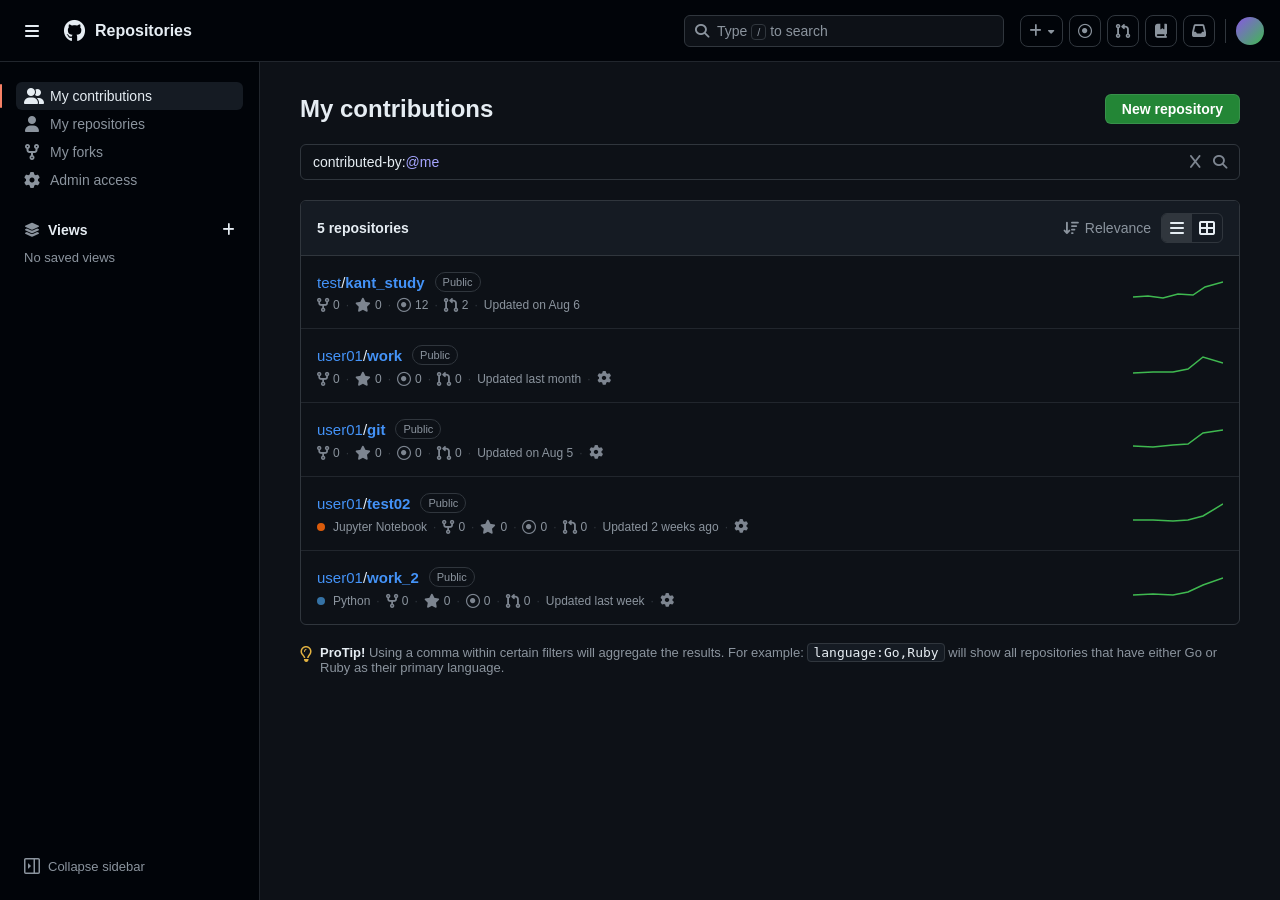
==== 12.html @ c9881e72 "no message" ====
<!DOCTYPE html>
<html lang="ko">
<head>
<meta charset="UTF-8">
<title>Repositories</title>
<link rel="stylesheet" href="https://cdnjs.cloudflare.com/ajax/libs/font-awesome/6.5.1/css/all.min.css">
<link rel="stylesheet" href="style.css">
</head>
<body>

<!-- ============================================================
     [상단 헤더] 로고 + 검색창 + 우측 아이콘/아바타
     실제 GitHub와 동일하게 sticky 헤더는 아니지만, 스크롤해도
     항상 맨 위에 고정하고 싶다면 .top-header에 position:sticky;
     top:0; 을 추가하면 됨.
============================================================ -->
<header class="top-header">
  <!-- 햄버거 메뉴 버튼 (사이드바 접기/펼치기 용도, 현재는 클릭 동작 없음) -->
  <button class="icon-btn">
    <i class="fa-solid fa-bars"></i>
  </button>

  <!-- GitHub 옥토캣 로고 + "Repositories" 페이지 제목 -->
  <div class="logo-title">
    <i class="fa-brands fa-github"></i>
    <span>Repositories</span>
  </div>

  <!-- 중앙 검색창: "Type / to search" 안내 문구 + 단축키 뱃지 -->
  <div class="header-search">
    <div class="search-box">
      <i class="fa-solid fa-magnifying-glass search-box-icon"></i>
      <span>Type <span class="kbd">/</span> to search</span>
    </div>
  </div>

  <!-- 우측 아이콘 그룹: Font Awesome 아이콘으로 교체
       (+, circle-dot, pull-request, book-bookmark, inbox 순서) -->
  <div class="header-right">
    <button class="icon-btn-outline plus-btn"> <!-- 새 항목 만들기 (+) -->
      <i class="fa-solid fa-plus"></i>
      <i class="fa-solid fa-caret-down"></i>
    </button>
    <button class="icon-btn-outline"> <!-- 원형 점 아이콘 -->
      <i class="fa-regular fa-circle-dot"></i>
    </button>
    <button class="icon-btn-outline"> <!-- Pull Request 아이콘 -->
      <i class="fa-solid fa-code-pull-request"></i>
    </button>
    <button class="icon-btn-outline"> <!-- 북마크된 저장소 아이콘 -->
      <i class="fa-solid fa-book-bookmark"></i>
    </button>
    <button class="icon-btn-outline"> <!-- 받은편지함(Inbox) 아이콘 -->
      <i class="fa-solid fa-inbox"></i>
    </button>
    <div class="divider-v"></div> <!-- 아이콘군과 아바타를 시각적으로 분리하는 세로선 -->
    <span class="avatar"></span> <!-- 프로필 사진 자리 (실제 이미지 대신 그라데이션 원) -->
  </div>
</header>

<!-- ============================================================
     [전체 레이아웃] 사이드바(.sidebar) + 본문(.main)
============================================================ -->
<div class="layout">

  <!-- ---------- 좌측 사이드바 ---------- -->
  <aside class="sidebar">
    <nav>
      <!-- 현재 페이지: "My contributions" → active 클래스로 강조 표시 -->
      <div class="nav-item active">
        <i class="fa-solid fa-user-group"></i>
        My contributions
      </div>
      <div class="nav-item">
        <i class="fa-solid fa-user"></i>
        My repositories
      </div>
      <div class="nav-item">
        <i class="fa-solid fa-code-fork"></i>
        My forks
      </div>
      <div class="nav-item">
        <i class="fa-solid fa-gear"></i>
        Admin access
      </div>
    </nav>

    <!-- "Views" 섹션: 사용자가 만든 저장된 필터 뷰 목록 (현재는 비어있음) -->
    <div class="nav-section">
      <div class="nav-section-header">
        <span class="nav-section-title"><i class="fa-solid fa-layer-group"></i>Views</span>
        <i class="fa-solid fa-plus"></i>
        <!-- 새 뷰 추가용 "+" 아이콘 -->
      </div>
      <div class="no-saved-views">No saved views</div>
    </div>

    <!-- 사이드바를 접는 버튼. margin-top:auto CSS 덕분에 항상 최하단에 위치.
         fill 값은 currentColor 대신, 부모(.collapse-sidebar)에 지정된
         글자색과 같은 HEX 값(#8b949e)을 직접 넣었다. -->
    <div class="collapse-sidebar">
      <svg viewBox="0 0 16 16" fill="#8b949e"><path d="M6.823 7.823a.25.25 0 0 1 0 .354l-2.396 2.396A.25.25 0 0 1 4 10.396V5.604a.25.25 0 0 1 .427-.177Z"/><path d="M1.75 0h12.5C15.216 0 16 .784 16 1.75v12.5A1.75 1.75 0 0 1 14.25 16H1.75A1.75 1.75 0 0 1 0 14.25V1.75C0 .784.784 0 1.75 0ZM1.5 1.75v12.5c0 .138.112.25.25.25H9.5v-13H1.75a.25.25 0 0 0-.25.25ZM11 14.5h3.25a.25.25 0 0 0 .25-.25V1.75a.25.25 0 0 0-.25-.25H11Z"/></svg>
      Collapse sidebar
    </div>
  </aside>

  <!-- ---------- 본문(main) 영역 ---------- -->
  <main class="main">
   <div class="main-inner">

    <!-- 페이지 제목 + "New repository" 버튼 -->
    <div class="main-header">
      <h1>My contributions</h1>
      <button class="btn-primary">New repository</button>
    </div>

    <!-- 현재 적용된 필터 조건을 보여주는 바.
         "@me"는 하이라이트 색상을 줘서 필터 값임을 시각적으로 구분 -->
    <div class="filter-bar">
      <div class="filter-text">contributed-by:<span class="highlight">@me</span></div>
      <!-- 필터 초기화(X) 아이콘 -->
      <i class="fa-solid fa-x clear-btn"></i>
      <!-- 검색(돋보기) 아이콘 -->
      <i class="fa-solid fa-magnifying-glass"></i>
    </div>

    <!-- 저장소 목록을 담는 카드 패널 -->
    <div class="repo-panel">

      <!-- 패널 헤더: 총 개수 / 정렬 기준(Relevance) / 리스트-카드 보기 전환 -->
      <div class="panel-header">
        <span>5 repositories</span>
        <div class="panel-header-right">
          <div class="sort-dropdown">
            <!-- 위/아래 화살표가 있는 정렬 아이콘 -->
            <i class="fa-solid fa-arrow-down-wide-short"></i>
            Relevance
          </div>
          <!-- 리스트형/카드형 보기 전환 버튼 2개 (첫 번째가 현재 선택 상태) -->
          <div class="view-toggle">
            <button class="icon-btn"> <!-- 가로줄 3개: 리스트 보기 (현재 활성) -->
              <i class="fa-solid fa-bars"></i>
            </button>
            <button class="icon-btn"> <!-- 2x2 격자: 카드/그리드 보기 -->
              <i class="fa-solid fa-table-cells-large"></i>
            </button>
          </div>
        </div>
      </div>

      <!-- ==========================================================
           [저장소 행 #1]
           - fork 0 · star 0 · watch 12 · PR 2 · Aug 6에 업데이트
           - 오른쪽에 최근 활동을 나타내는 스파크라인(꺾은선) 그래프
      ========================================================== -->
      <div class="repo-row">
        <div class="repo-main">
          <div class="repo-name">
            <span><span class="owner">test</span>/<span class="name">kant_study</span></span>
            <span class="badge">Public</span>
          </div>
          <div class="repo-meta">
            <!-- fork 아이콘 + 개수 -->
            <span class="stat-item"><i class="fa-solid fa-code-fork"></i>0</span>
            <span class="dot">·</span>
            <!-- star(별) 아이콘 + 개수 -->
            <span class="stat-item"><i class="fa-solid fa-star"></i>0</span>
            <span class="dot">·</span>
            <!-- issue(이슈) 아이콘 + 개수 -->
            <span class="stat-item"><i class="fa-regular fa-circle-dot"></i>12</span>
            <span class="dot">·</span>
            <!-- pull request 아이콘 + 개수 -->
            <span class="stat-item"><i class="fa-solid fa-code-pull-request"></i>2</span>
            <span class="dot">·</span>
            <span>Updated on Aug 6</span>
          </div>
        </div>
        <!-- 최근 활동 추이를 보여주는 미니 그래프. polyline의 points 좌표만
             바꾸면 그래프 모양이 바뀐다 (x,y 좌표쌍을 공백으로 나열) -->
        <svg class="sparkline" width="90" height="26" viewBox="0 0 90 26"><polyline points="0,18 15,17 30,19 45,15 60,16 72,8 90,3" fill="none" stroke="#3fb950" stroke-width="1.5"/></svg>
      </div>

      <!-- ==========================================================
           [저장소 행 #2]
      ========================================================== -->
      <div class="repo-row">
        <div class="repo-main">
          <div class="repo-name">
            <span><span class="owner">user01</span>/<span class="name">work</span></span>
            <span class="badge">Public</span>
          </div>
          <div class="repo-meta">
            <span class="stat-item"><i class="fa-solid fa-code-fork"></i>0</span>
            <span class="dot">·</span>
            <span class="stat-item"><i class="fa-solid fa-star"></i>0</span>
            <span class="dot">·</span>
            <span class="stat-item"><i class="fa-regular fa-circle-dot"></i>0</span>
            <span class="dot">·</span>
            <span class="stat-item"><i class="fa-solid fa-code-pull-request"></i>0</span>
            <span class="dot">·</span>
            <span>Updated last month</span>
            <span class="dot">·</span>
            <!-- 저장소 설정(톱니바퀴) 아이콘: 소유한 저장소에만 노출됨 -->
            <span class="gear-icon"><i class="fa-solid fa-gear"></i></span>
          </div>
        </div>
        <svg class="sparkline" width="90" height="26" viewBox="0 0 90 26"><polyline points="0,20 20,19 40,19 55,16 70,4 90,10" fill="none" stroke="#3fb950" stroke-width="1.5"/></svg>
      </div>

      <!-- [저장소 행 #3] -->
      <div class="repo-row">
        <div class="repo-main">
          <div class="repo-name">
            <span><span class="owner">user01</span>/<span class="name">git</span></span>
            <span class="badge">Public</span>
          </div>
          <div class="repo-meta">
            <span class="stat-item"><i class="fa-solid fa-code-fork"></i>0</span>
            <span class="dot">·</span>
            <span class="stat-item"><i class="fa-solid fa-star"></i>0</span>
            <span class="dot">·</span>
            <span class="stat-item"><i class="fa-regular fa-circle-dot"></i>0</span>
            <span class="dot">·</span>
            <span class="stat-item"><i class="fa-solid fa-code-pull-request"></i>0</span>
            <span class="dot">·</span>
            <span>Updated on Aug 5</span>
            <span class="dot">·</span>
            <span class="gear-icon"><i class="fa-solid fa-gear"></i></span>
          </div>
        </div>
        <svg class="sparkline" width="90" height="26" viewBox="0 0 90 26"><polyline points="0,19 20,20 40,18 55,17 70,6 90,3" fill="none" stroke="#3fb950" stroke-width="1.5"/></svg>
      </div>

      <!-- [저장소 행 #4] -->
      <div class="repo-row">
        <div class="repo-main">
          <div class="repo-name">
            <span><span class="owner">user01</span>/<span class="name">test02</span></span>
            <span class="badge">Public</span>
          </div>
          <div class="repo-meta">
            <!-- 언어 색상 점 + 언어명: GitHub는 저장소 내 코드 비율이 가장 높은
                 언어 하나만 이 자리에 표시한다 -->
            <span class="lang-dot jupyter"></span><span>Jupyter Notebook</span>
            <span class="dot">·</span>
            <span class="stat-item"><i class="fa-solid fa-code-fork"></i>0</span>
            <span class="dot">·</span>
            <span class="stat-item"><i class="fa-solid fa-star"></i>0</span>
            <span class="dot">·</span>
            <span class="stat-item"><i class="fa-regular fa-circle-dot"></i>0</span>
            <span class="dot">·</span>
            <span class="stat-item"><i class="fa-solid fa-code-pull-request"></i>0</span>
            <span class="dot">·</span>
            <span>Updated 2 weeks ago</span>
            <span class="dot">·</span>
            <span class="gear-icon"><i class="fa-solid fa-gear"></i></span>
          </div>
        </div>
        <svg class="sparkline" width="90" height="26" viewBox="0 0 90 26"><polyline points="0,19 20,19 40,20 55,19 70,15 90,3" fill="none" stroke="#3fb950" stroke-width="1.5"/></svg>
      </div>

      <!-- [저장소 행 #5]-->
      <div class="repo-row">
        <div class="repo-main">
          <div class="repo-name">
            <span><span class="owner">user01</span>/<span class="name">work_2</span></span>
            <span class="badge">Public</span>
          </div>
          <div class="repo-meta">
            <span class="lang-dot python"></span><span>Python</span>
            <span class="dot">·</span>
            <span class="stat-item"><i class="fa-solid fa-code-fork"></i>0</span>
            <span class="dot">·</span>
            <span class="stat-item"><i class="fa-solid fa-star"></i>0</span>
            <span class="dot">·</span>
            <span class="stat-item"><i class="fa-regular fa-circle-dot"></i>0</span>
            <span class="dot">·</span>
            <span class="stat-item"><i class="fa-solid fa-code-pull-request"></i>0</span>
            <span class="dot">·</span>
            <span>Updated last week</span>
            <span class="dot">·</span>
            <span class="gear-icon"><i class="fa-solid fa-gear"></i></span>
          </div>
        </div>
        <svg class="sparkline" width="90" height="26" viewBox="0 0 90 26"><polyline points="0,20 20,19 40,20 55,17 70,10 90,3" fill="none" stroke="#3fb950" stroke-width="1.5"/></svg>
      </div>
    </div>

    <!-- 하단 사용 팁 안내 문구 -->
    <div class="tip-box">
      <i class="fa-regular fa-lightbulb"></i>
      <div><b>ProTip!</b> Using a comma within certain filters will aggregate the results. For example: <code>language:Go,Ruby</code> will show all repositories that have either Go or Ruby as their primary language.</div>
    </div>
   </div>
  </main>
</div>

</body>
</html>
---- style.css ----
/* ============================================================
   1. 기본 리셋 및 전역 스타일
   ------------------------------------------------------------
   CSS 변수(:root/var()) 대신, 배운 대로 색상값을 각 속성에
   직접 HEX로 적어 넣었다. (재사용 편의성은 없어지지만 결과 화면은 동일)
============================================================ */

/* 모든 요소에 border-box를 적용해서 padding/border가 width에
   포함되도록 함 → 레이아웃 계산이 훨씬 예측 가능해짐 */
*{box-sizing:border-box;}

/* html, body 모두 높이를 100%로 잡아, calc(100vh - 63px) 없이도
   body를 세로 flex 컨테이너로 만들어 사이드바가 남는 높이를
   자동으로 채우도록(align-items 기본값 stretch) 만든다. */
html,body{height:100%;}

body{
  margin:0;                 /* 브라우저 기본 여백 제거 */
  background:#0d1117;       /* 페이지 전체 배경색 (거의 검정에 가까운 남색) */
  color:#e6edf3;             /* 기본 본문 글자색 (밝은 회백색) */
  /* 시스템 폰트 스택: OS별로 가장 자연스러운 기본 글꼴을 사용 (GitHub 실제 방식과 동일) */
  font-family:-apple-system,BlinkMacSystemFont,"Segoe UI",Helvetica,Arial,sans-serif;
  font-size:14px;
  display:flex;
  flex-direction:column;    /* 헤더(위) → layout(아래)를 세로로 쌓음 */
}
a{color:inherit;text-decoration:none;}

/* ============================================================
   2. 상단 헤더 (top-header)
   ------------------------------------------------------------
   로고, 검색창, 우측 아이콘 버튼들이 가로로 나열되는 영역.
   flexbox로 좌/중앙/우 배치를 쉽게 구현.
============================================================ */
.top-header{
  display:flex;
  align-items:center;   /* 세로 중앙 정렬 */
  height:62px;
  padding:0 16px;
  background:#010409;
  border-bottom:1px solid #21262d; /* 헤더와 본문 사이 구분선 */
  gap:16px;              /* 자식 요소들 사이 간격 */
}

/* 아이콘만 있는 원형/사각 버튼 공통 스타일 (햄버거 메뉴, 리스트/카드 보기 전환 버튼) */
.icon-btn{
  display:flex;
  align-items:center;
  justify-content:center;
  width:32px;height:32px;
  color:#e6edf3;
  border-radius:6px;
  cursor:pointer;
  background:transparent;
  border:none;
}
.icon-btn:hover{background:#151b23;} /* hover 시 살짝 밝은 배경으로 클릭 가능함을 표시 */
.icon-btn i{font-size:16px;} /* 햄버거 메뉴, 리스트/카드 보기 전환 아이콘 크기 */

/* GitHub 로고 아이콘 + "Repositories" 타이틀을 묶는 영역 */
.logo-title{
  display:flex;
  align-items:center;
  gap:10px;
  font-size:16px;
  font-weight:600;
}
.logo-title i{font-size:22px;} /* Font Awesome github 아이콘 크기 */

/* 중앙 검색창을 감싸는 wrapper. flex:1로 남는 공간을 모두 차지해서
   검색창이 항상 화면 중앙 근처에 오도록 만듦 */
.header-search{
  flex:1;
  display:flex;
  justify-content:flex-end; /* right 대신 배운 flex-end 값으로 대체 (가로 방향에서 결과 동일) */
}
.search-box{
  display:flex;
  align-items:center;
  gap:8px;
  width:100%;
  max-width:320px;       /* 너무 넓어지지 않도록 최대 너비 제한 */
  height:32px;
  padding:0 10px;
  background:#0d1117;
  border:1px solid #30363d;
  border-radius:6px;
  color:#8b949e;
}
/* 검색창 안의 돋보기 아이콘 (Font Awesome, svg의 width/height=14 역할을 font-size로 대신함) */
.search-box .search-box-icon{font-size:14px;}
/* 검색창 안의 "/" 단축키 안내 뱃지 (키보드 모양) */
.search-box .kbd{
  margin-left:auto;      /* 남은 공간을 왼쪽으로 밀어서 오른쪽 끝에 붙임 */
  font-size:11px;
  border:1px solid #30363d;
  border-radius:4px;
  padding:1px 5px;
  color:#8b949e;
}

/* 헤더 우측: 아이콘 버튼들 + 구분선 + 아바타를 묶는 영역 */
.header-right{
  display:flex;
  align-items:center;
  gap:6px;
}
/* 아이콘 그룹과 아바타 사이를 나누는 세로 구분선 */
.divider-v{
  width:1px;height:24px;background:#30363d;margin:0 4px;
}
/* 프로필 아바타: 실제 이미지 대신 그라데이션 원으로 대체 */
.avatar{
  width:28px;height:28px;border-radius:50%;
  background:linear-gradient(135deg,#8957e5,#3fb950);
  display:inline-block;
}

/* 새 아이콘 버튼들: 이미지 참고용 원형 아웃라인 버튼 스타일
   (fa-solid/fa-regular 아이콘을 감싸는 동그란 테두리 버튼) */
.icon-btn-outline{
  display:flex;
  align-items:center;
  justify-content:center;
  width:32px;height:32px;
  border:1px solid #30363d;
  border-radius:8px;
  color:#8b949e;
  background:transparent;
  cursor:pointer;
  font-size:14px;
}
.icon-btn-outline:hover{
  border-color:#6e7681;
  color:#e6edf3;
}
/* "+" 버튼은 폭이 조금 더 넓고, 아이콘+캐럿을 같이 담음 */
.icon-btn-outline.plus-btn{
  width:auto;
  padding:0 8px;
  gap:6px;
}
.icon-btn-outline.plus-btn .fa-caret-down{font-size:10px;}

/* ============================================================
   3. 전체 레이아웃 (사이드바 + 메인 콘텐츠를 가로로 배치)
   ------------------------------------------------------------
   body가 flex-column이고 이 .layout이 남는 세로 공간을 flex:1로
   전부 차지한다. align-items를 지정하지 않으면 기본값이 stretch라서
   .sidebar/.main이 .layout의 높이(=header를 제외한 나머지 화면 높이)
   만큼 자동으로 늘어난다. 예전처럼 calc(100vh - 63px)을 사이드바에
   따로 계산해 줄 필요가 없어졌다.
============================================================ */
.layout{
  display:flex;
  flex:1;
}

/* ============================================================
   4. 좌측 사이드바
   ------------------------------------------------------------
   - 상단: 내비게이션 메뉴 4개 (My contributions 등)
   - 중간: Views 섹션
   - 하단: Collapse sidebar (margin-top:auto로 항상 맨 아래 고정)
============================================================ */
.sidebar{
  width:260px;
  min-width:260px;        /* flex 자식이라도 줄어들지 않도록 고정 */
  background:#010409;
  border-right:1px solid #21262d;
  padding:20px 16px;
  display:flex;
  flex-direction:column;  /* 세로로 쌓기 (메뉴 → Views → Collapse) */
}

/* 사이드바 메뉴 한 줄 (아이콘 + 텍스트) */
.nav-item{
  display:flex;
  align-items:center;
  gap:10px;
  padding:6px 8px;
  border-radius:6px;
  color:#8b949e;
  font-weight:500;
  cursor:pointer;
  position:relative;       /* ::before 왼쪽 강조선의 기준점 */
}
.nav-item i{font-size:16px;flex-shrink:0;width:16px;text-align:center;} /* 아이콘이 줄어들지 않게 고정 */
.nav-item:hover{background:#151b23;}

/* 현재 선택된 메뉴("My contributions") 강조 스타일 */
.nav-item.active{
  background:#151b23;
  color:#e6edf3; /* 흐린 회색이 아니라 진한 흰색으로 강조 */
}
/* 활성 메뉴 왼쪽에 붙는 주황색 세로 바 (GitHub 특유의 선택 표시) */
.nav-item.active::before{
  content:"";
  position:absolute;
  left:-16px;   /* sidebar의 padding 영역까지 삐져나가게 배치 */
  top:2px;
  bottom:2px;
  width:2px;
  background:#f78166;
  border-radius:2px;
}

/* "Views" 섹션 전체를 감싸는 블록 (메뉴 목록과의 간격을 위해 margin-top) */
.nav-section{margin-top:22px;}
/* "Views" 라는 제목 + 우측의 + 버튼을 양 끝 정렬 */
.nav-section-header{
  display:flex;
  justify-content:space-between;
  align-items:center;
  padding:6px 8px;
  color:#e6edf3;
  font-weight:600;
}
.nav-section-header i{font-size:14px;cursor:pointer;}
/* "Views" 제목 왼쪽의 layer-group 아이콘과 텍스트 사이 간격 */
.nav-section-title{display:flex;align-items:center;gap:8px;}
.nav-section-title i{font-size:14px;color:#8b949e;}
.no-saved-views{
  padding:6px 8px;
  color:#8b949e;
  font-size:13px;
}

/* 사이드바 맨 아래 "Collapse sidebar" 항목.
   margin-top:auto가 핵심: flex-column 컨테이너 안에서 이 요소를
   남은 공간만큼 아래로 밀어내 항상 바닥에 붙게 만든다. */
.collapse-sidebar{
  margin-top:auto;
  display:flex;
  align-items:center;
  gap:8px;
  padding:6px 8px;
  color:#8b949e;
  font-size:13px;
  cursor:pointer;
}
.collapse-sidebar svg{width:16px;height:16px;}

/* ============================================================
   5. 메인 콘텐츠 영역 (사이드바 오른쪽 전체)
============================================================ */
.main{
  flex:1;                 /* 사이드바를 제외한 나머지 폭을 모두 차지 (배경은 끝까지 꽉 채움) */
  min-width:0;            /* flex 아이템이 내용 때문에 줄어들지 못하는 문제 방지 */
  padding:32px 40px;
}
/* 실제 콘텐츠(제목, 필터바, 저장소 목록 등)는 이 wrapper 안에 넣어서
   너무 넓은 화면에서도 가독성 있는 너비로 유지 + 가운데 정렬.
   .main 자체는 max-width 없이 배경을 끝까지 채우기 때문에
   초광폭 모니터에서도 오른쪽에 빈 여백이 남지 않는다. */
.main-inner{
  max-width:1200px;
  margin:0 auto;
}

/* "My contributions" 제목 + "New repository" 버튼을 양 끝 배치 */
.main-header{
  display:flex;
  justify-content:space-between;
  align-items:center;
  margin-bottom:20px;
}
.main-header h1{
  font-size:24px;
  margin:0;
}

/* 초록색 "New repository" 버튼 */
.btn-primary{
  background:#238636;
  color:#fff;
  border:1px solid rgba(240,246,252,.1); /* 아주 옅은 하이라이트 테두리로 입체감 */
  border-radius:6px;
  padding:6px 16px;
  font-weight:600;
  font-size:14px;
  cursor:pointer;
}
.btn-primary:hover{background:#2ea043;}

/* "contributed-by:@me" 필터가 표시되는 검색바 형태의 바 */
.filter-bar{
  display:flex;
  align-items:center;
  height:36px;
  border:1px solid #30363d;
  border-radius:6px;
  padding:0 12px;
  margin-bottom:20px;
  background:#0d1117;
}
.filter-bar .filter-text{flex:1;} /* 남는 공간을 다 차지해서 오른쪽 아이콘들을 끝으로 밀어냄 */
.filter-bar .filter-text .highlight{color:#a5a5ff;} /* "@me" 부분만 보라색으로 강조 */
/* 돋보기 아이콘이 Font Awesome(i 태그)로 바뀐 부분: svg와 동일한 크기/색상/커서 적용 */
.filter-bar i{font-size:14px;color:#7d8590;cursor:pointer;}
.filter-bar .clear-btn{margin-right:12px;} /* X 아이콘과 돋보기 아이콘 사이 간격 */

/* 저장소 목록 전체를 감싸는 카드형 패널 (둥근 테두리 박스) */
.repo-panel{
  border:1px solid #30363d;
  border-radius:6px;
  overflow:hidden;       /* 내부 요소가 둥근 모서리 밖으로 삐져나가지 않도록 함 */
}

/* 패널 상단바: "5 repositories" 텍스트 + 정렬/보기방식 컨트롤 */
.panel-header{
  display:flex;
  justify-content:space-between;
  align-items:center;
  padding:12px 16px;
  background:#151b23;    /* 본문보다 한 톤 밝게 해서 헤더 영역임을 구분 */
  border-bottom:1px solid #30363d;
  font-weight:600;
}
.panel-header-right{
  display:flex;
  align-items:center;
  gap:10px;
  font-weight:400;
  color:#8b949e;
}
/* "Relevance" 정렬 드롭다운 (아이콘 + 텍스트) */
.sort-dropdown{
  display:flex;
  align-items:center;
  gap:6px;
  cursor:pointer;
}
.sort-dropdown i{font-size:14px;}
/* 리스트형/카드형 보기 전환 토글 버튼 그룹 */
.view-toggle{
  display:flex;
  border:1px solid #30363d;
  border-radius:6px;
  overflow:hidden;        /* 내부 버튼들의 각진 모서리가 그룹 밖으로 안 튀어나오게 */
}
.view-toggle .icon-btn{
  width:30px;height:28px;border-radius:0; /* 그룹 안에서는 개별 둥근 모서리 제거 */
}
.view-toggle .icon-btn:first-child{background:#30363d;} /* 현재 선택된 보기 방식 표시 */

/* ============================================================
   6. 저장소 한 줄(row) 스타일
   ------------------------------------------------------------
   저장소 이름/뱃지/메타정보(왼쪽)와 스파크라인 그래프(오른쪽)를
   양 끝에 배치하는 구조.
============================================================ */
.repo-row{
  display:flex;
  justify-content:space-between;
  align-items:center;
  padding:16px;
  border-bottom:1px solid #21262d; /* 항목 사이 얇은 구분선 */
  gap:20px;
}
.repo-row:last-child{border-bottom:none;} /* 마지막 줄은 밑줄 제거 */
.repo-main{flex:1;min-width:0;} /* min-width:0으로 긴 텍스트가 있어도 flex 레이아웃이 안 깨지게 함 */

/* "kimjmin31/work_2" 같은 저장소 이름 + Public 뱃지 줄 */
.repo-name{
  font-size:15px;
  display:flex;
  align-items:center;
  gap:10px;
}
.repo-name .owner{color:#4493f8;font-weight:400;} /* 계정명: 얇은 글씨 */
.repo-name .name{color:#4493f8;font-weight:600;}  /* 저장소명: 굵은 글씨로 강조 */

/* "Public" 알약(pill) 모양 뱃지 */
.badge{
  font-size:11px;
  border:1px solid #30363d;
  border-radius:999px;   /* 매우 큰 값을 줘서 완전한 알약 모양을 만듦 */
  padding:0 7px;
  color:#8b949e;
  line-height:18px;
}

/* 저장소 이름 아래 메타정보 줄 (언어, fork/star/watch 수, 업데이트 시각 등) */
.repo-meta{
  display:flex;
  align-items:center;
  gap:6px;
  margin-top:6px;
  color:#8b949e;
  font-size:12px;
  flex-wrap:wrap;         /* 화면이 좁아지면 다음 줄로 자연스럽게 넘어가도록 */
}
.repo-meta .dot{color:#30363d;} /* 항목 사이를 구분하는 "·" 기호 */
/* 프로그래밍 언어를 나타내는 작은 색상 원 (Python=파랑, Jupyter=주황) */
.repo-meta .lang-dot{
  width:8px;height:8px;border-radius:50%;
  display:inline-block;
  margin-right:2px;
}
.lang-dot.jupyter{background:#DA5B0B;} /* GitHub 공식 Jupyter Notebook 색상 */
.lang-dot.python{background:#3572A5;}  /* GitHub 공식 Python 색상 */

/* fork/star/watch/PR 등 아이콘+숫자 한 쌍 */
.stat-item{display:flex;align-items:center;gap:4px;}
.stat-item i{font-size:14px;color:#7d8590;}
.gear-icon i{font-size:14px;color:#7d8590;cursor:pointer;} /* 설정 톱니바퀴 */

.sparkline{flex-shrink:0;} /* 우측 그래프는 좁아져도 찌그러지지 않도록 고정 */

/* ============================================================
   7. 하단 "ProTip!" 안내 박스
============================================================ */
.tip-box{
  display:flex;
  align-items:flex-start; /* 아이콘을 텍스트 첫 줄 높이에 맞춰 위쪽 정렬 */
  gap:8px;
  margin-top:20px;
  color:#8b949e;
  font-size:13px;
}
.tip-box i{font-size:16px;flex-shrink:0;margin-top:1px;color:#e3b341;} /* 전구 아이콘: 노란색 */
.tip-box b{color:#e6edf3;} /* "ProTip!" 글자만 흰색으로 강조 */
/* language:Go,Ruby 같은 코드 스니펫 표시용 스타일 */
.tip-box code{
  background:#151b23;
  border:1px solid #30363d;
  border-radius:4px;
  padding:1px 5px;
  font-family:ui-monospace,SFMono-Regular,Menlo,monospace; /* 고정폭 글꼴로 코드임을 표시 */
  color:#e6edf3;
}
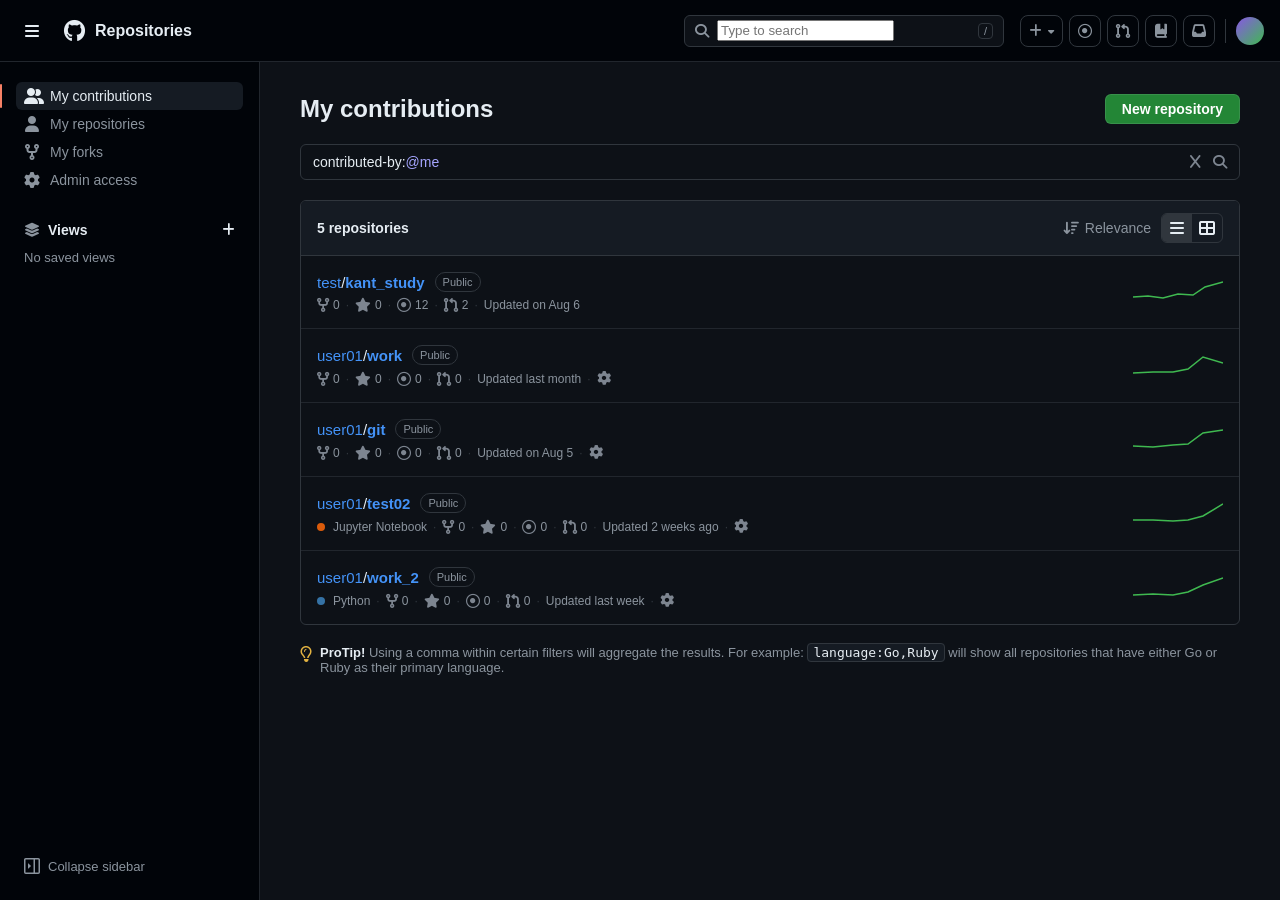
==== commit 53e0795c: "Update search box to include input field Replaced search box content with input field for search fun" ====
--- a/12.html
+++ b/12.html
@@ -28,11 +28,16 @@
 
   <!-- 중앙 검색창: "Type / to search" 안내 문구 + 단축키 뱃지 -->
   <div class="header-search">
-    <div class="search-box">
-      <i class="fa-solid fa-magnifying-glass search-box-icon"></i>
-      <span>Type <span class="kbd">/</span> to search</span>
-    </div>
+  <div class="search-box">
+    <i class="fa-solid fa-magnifying-glass search-box-icon"></i>
+    <input
+      type="text"
+      class="search-input"
+      placeholder="Type to search"
+    >
+    <span class="kbd">/</span>
   </div>
+</div>
 
   <!-- 우측 아이콘 그룹: Font Awesome 아이콘으로 교체
        (+, circle-dot, pull-request, book-bookmark, inbox 순서) -->
@@ -296,4 +301,4 @@
 </div>
 
 </body>
-</html>+</html>
